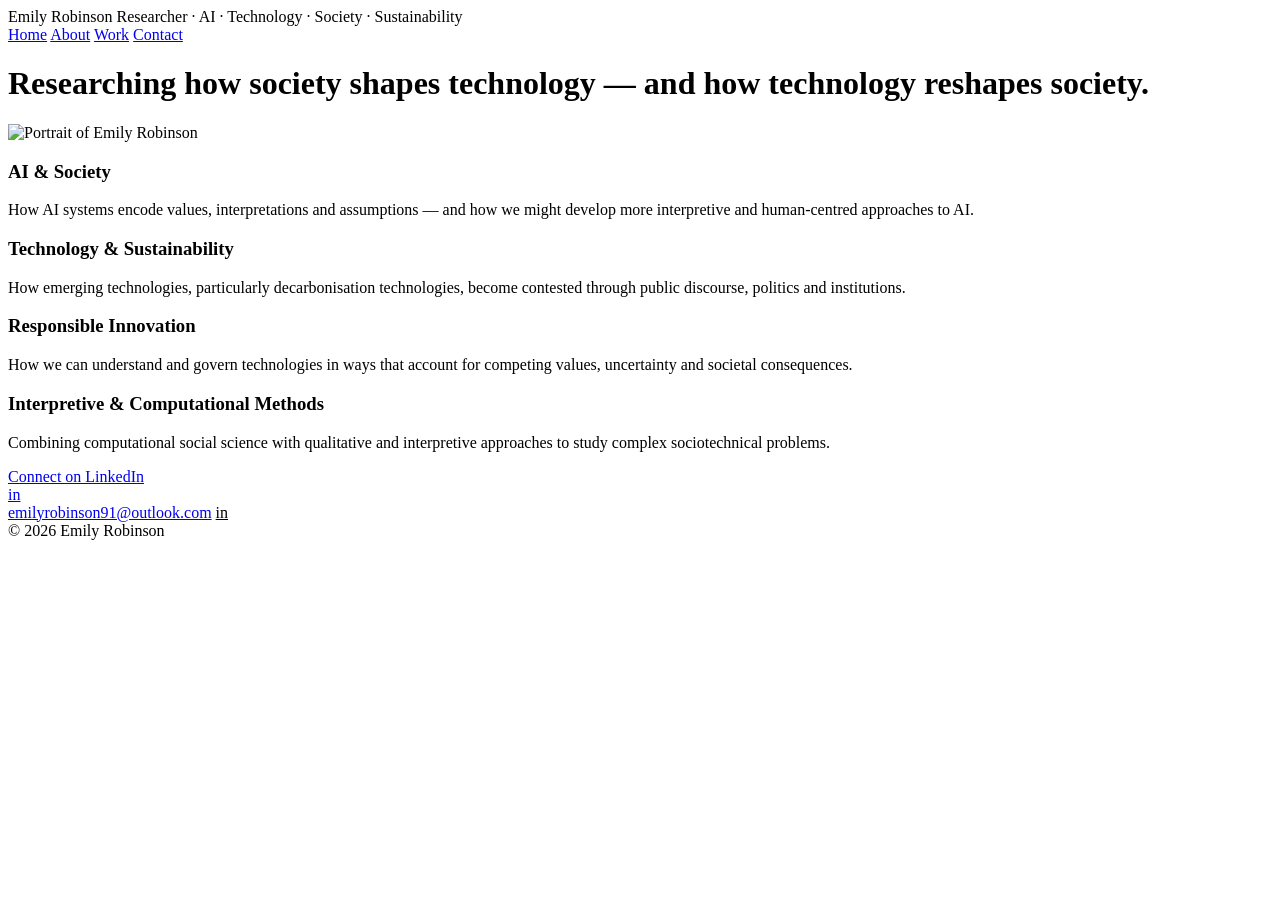
==== index.html @ 72ed7ba2 "Add files via upload" ====
<!DOCTYPE html>
<html lang="en">
<head>
<meta charset="UTF-8">
<meta name="viewport" content="width=device-width, initial-scale=1.0">
<title>Emily Robinson — Researcher</title>
<meta name="description" content="Emily Robinson — researcher working on AI, technology and society, sustainability, and responsible innovation.">
<link rel="stylesheet" href="css/style.css">
</head>
<body>

<header class="site-header">
  <div class="wrap nav-inner">
    <div class="logo">Emily Robinson <span class="tagline">Researcher · AI · Technology · Society · Sustainability</span></div>
    <nav class="main-nav">
      <a href="index.html" class="active">Home</a>
      <a href="about.html">About</a>
      <a href="work.html">Work</a>
      <a href="contact.html">Contact</a>
    </nav>
  </div>
</header>

<main class="wrap">
  <h1 class="hero-headline">Researching how society shapes technology — and how technology reshapes society.</h1>

  <section class="split">
    <img src="images/portrait.jpg" alt="Portrait of Emily Robinson">
    <div>
      <div class="topic">
        <h3>AI &amp; Society</h3>
        <p>How AI systems encode values, interpretations and assumptions — and how we might develop more interpretive and human-centred approaches to AI.</p>
      </div>
      <div class="topic">
        <h3>Technology &amp; Sustainability</h3>
        <p>How emerging technologies, particularly decarbonisation technologies, become contested through public discourse, politics and institutions.</p>
      </div>
      <div class="topic">
        <h3>Responsible Innovation</h3>
        <p>How we can understand and govern technologies in ways that account for competing values, uncertainty and societal consequences.</p>
      </div>
      <div class="topic">
        <h3>Interpretive &amp; Computational Methods</h3>
        <p>Combining computational social science with qualitative and interpretive approaches to study complex sociotechnical problems.</p>
      </div>
    </div>
  </section>
</main>

<footer class="contact-block">
  <div class="contact-top">
    <div class="wrap">
      <a href="https://www.linkedin.com/in/emily-robinson-475890a8" target="_blank" rel="noopener" class="linkedin-link">Connect on LinkedIn</a>
      <div><a href="https://www.linkedin.com/in/emily-robinson-475890a8" target="_blank" rel="noopener" class="icon-in">in</a></div>
    </div>
  </div>
  <div class="contact-bottom">
    <div class="wrap">
      <a href="mailto:emilyrobinson91@outlook.com" class="email-link">emilyrobinson91@outlook.com</a>
      <a href="https://www.linkedin.com/in/emily-robinson-475890a8" target="_blank" rel="noopener" class="icon-in" style="background:var(--teal); color:var(--cream);">in</a>
    </div>
  </div>
</footer>
<div class="mini-footer">© 2026 Emily Robinson</div>

</body>
</html>
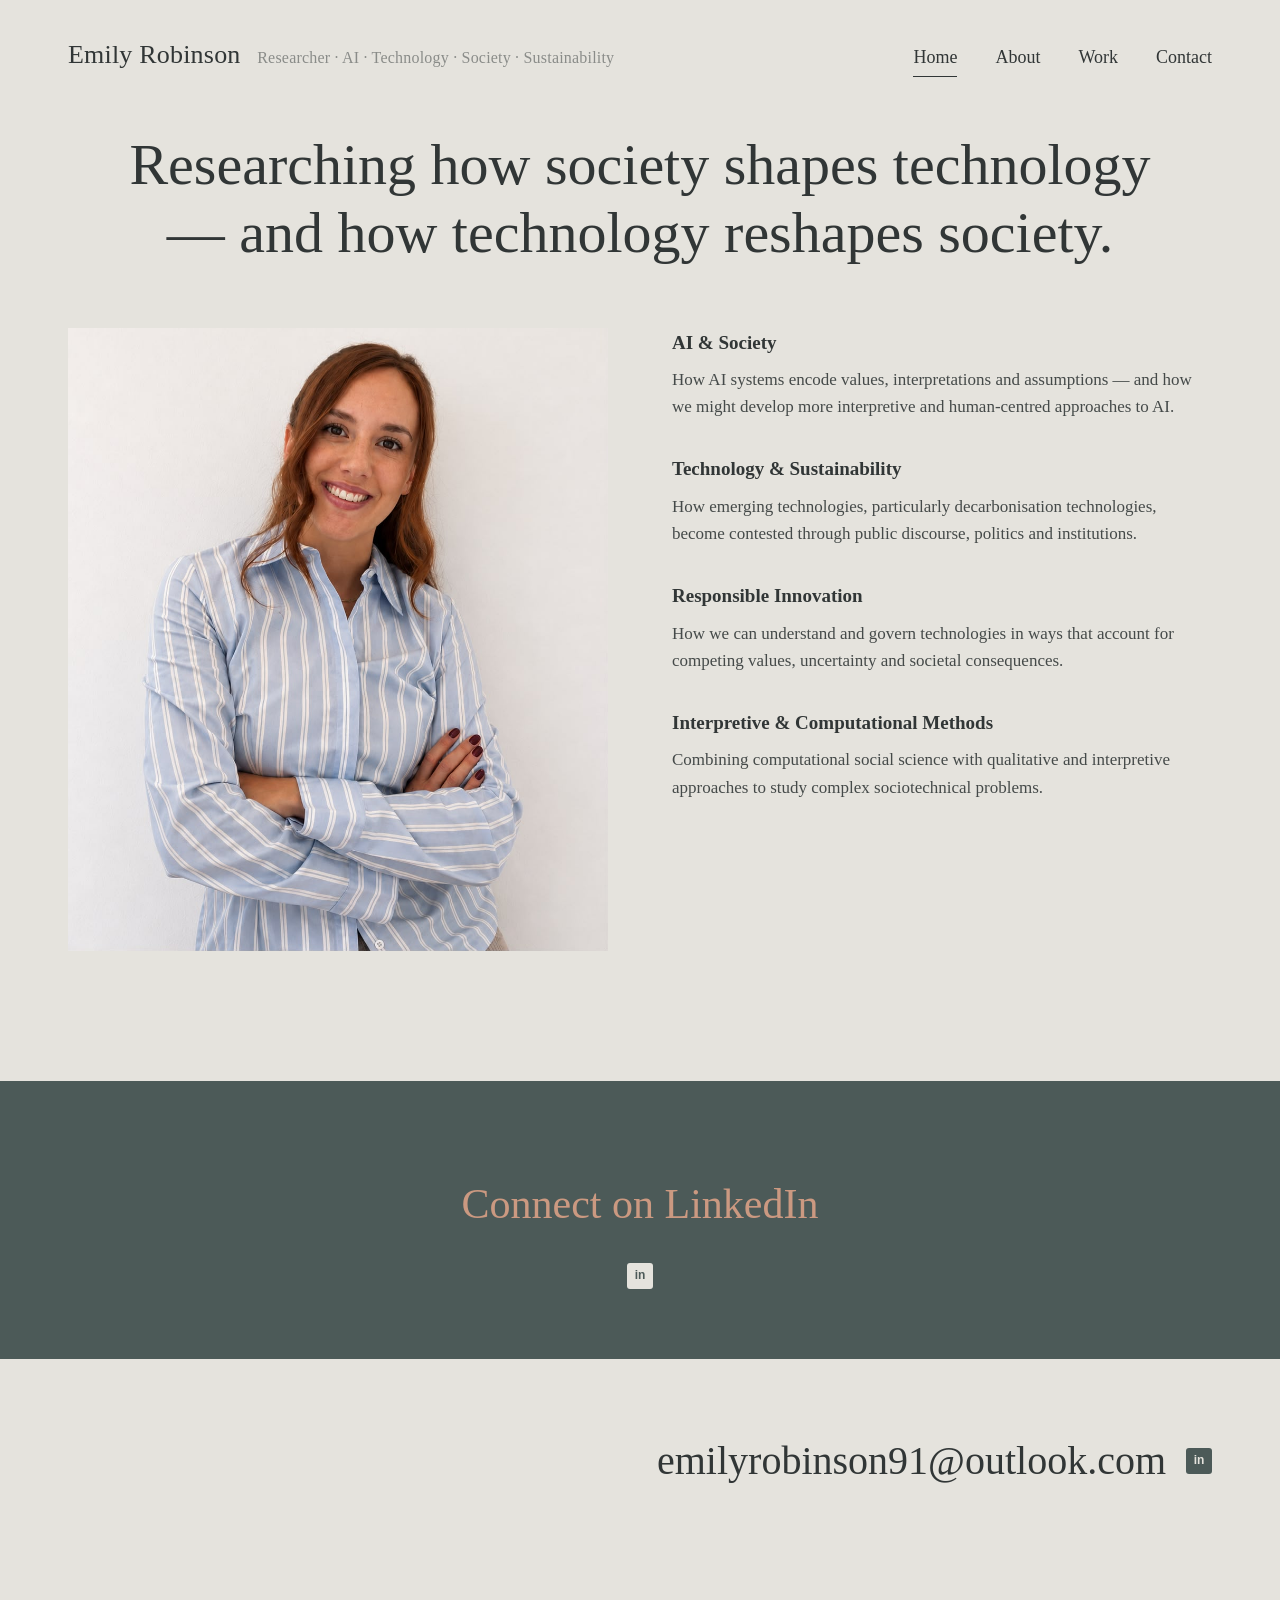
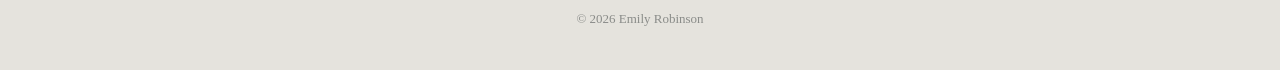
==== commit a0cee919: "Add files via upload" ====
--- a/index.html
+++ b/index.html
@@ -5,7 +5,7 @@
 <meta name="viewport" content="width=device-width, initial-scale=1.0">
 <title>Emily Robinson — Researcher</title>
 <meta name="description" content="Emily Robinson — researcher working on AI, technology and society, sustainability, and responsible innovation.">
-<link rel="stylesheet" href="css/style.css">
+<link rel="stylesheet" href="style.css">
 </head>
 <body>
 
@@ -25,7 +25,7 @@
   <h1 class="hero-headline">Researching how society shapes technology — and how technology reshapes society.</h1>
 
   <section class="split">
-    <img src="images/portrait.jpg" alt="Portrait of Emily Robinson">
+    <img src="portrait.jpg" alt="Portrait of Emily Robinson">
     <div>
       <div class="topic">
         <h3>AI &amp; Society</h3>
--- a/style.css
+++ b/style.css
@@ -0,0 +1,380 @@
+@import url('https://fonts.googleapis.com/css2?family=Fraunces:opsz,wght@9..144,400;9..144,500;9..144,600&family=Lora:ital,wght@0,400;0,500;1,400&display=swap');
+
+:root {
+  --cream: #e5e3dd;
+  --dark: #313636;
+  --teal: #4c5a58;
+  --peach: #cb9981;
+  --muted: #8a8c89;
+}
+
+* { box-sizing: border-box; }
+
+html { scroll-behavior: smooth; }
+
+body {
+  margin: 0;
+  background: var(--cream);
+  color: var(--dark);
+  font-family: 'Lora', serif;
+  font-size: 17px;
+  line-height: 1.6;
+}
+
+a { color: inherit; text-decoration: none; }
+
+.wrap {
+  max-width: 1240px;
+  margin: 0 auto;
+  padding: 0 48px;
+}
+
+/* Nav */
+header.site-header {
+  padding: 34px 0 24px;
+}
+
+.nav-inner {
+  display: flex;
+  align-items: baseline;
+  justify-content: space-between;
+  flex-wrap: wrap;
+  gap: 16px;
+}
+
+.logo {
+  font-family: 'Fraunces', serif;
+  font-size: 26px;
+  letter-spacing: 0.2px;
+  color: var(--dark);
+}
+
+.logo .tagline {
+  font-family: 'Lora', serif;
+  font-size: 16px;
+  color: var(--muted);
+  margin-left: 10px;
+}
+
+nav.main-nav {
+  display: flex;
+  gap: 38px;
+  font-family: 'Fraunces', serif;
+  font-size: 18px;
+}
+
+nav.main-nav a {
+  padding-bottom: 4px;
+  border-bottom: 1px solid transparent;
+}
+
+nav.main-nav a.active,
+nav.main-nav a:hover {
+  border-bottom: 1px solid var(--dark);
+}
+
+/* Hero / headline */
+.hero-headline {
+  font-family: 'Fraunces', serif;
+  font-weight: 500;
+  font-size: clamp(34px, 5vw, 58px);
+  line-height: 1.18;
+  text-align: center;
+  max-width: 1080px;
+  margin: 30px auto 60px;
+}
+
+/* Home split section */
+.split {
+  display: grid;
+  grid-template-columns: 1fr 1fr;
+  gap: 64px;
+  align-items: start;
+  padding-bottom: 90px;
+}
+
+.split img {
+  width: 100%;
+  height: auto;
+  display: block;
+  object-fit: cover;
+}
+
+.topic + .topic { margin-top: 34px; }
+
+.topic h3 {
+  font-family: 'Fraunces', serif;
+  font-weight: 600;
+  font-size: 19px;
+  margin: 0 0 8px;
+}
+
+.topic p {
+  margin: 0;
+  color: #454a49;
+}
+
+/* Page header (About/Work/Contact) */
+.page-header {
+  padding: 20px 0 50px;
+  text-align: center;
+}
+
+.page-header h1 {
+  font-family: 'Fraunces', serif;
+  font-weight: 500;
+  font-size: clamp(30px, 4vw, 46px);
+  margin: 0 0 14px;
+}
+
+.page-header p.kicker {
+  font-family: 'Fraunces', serif;
+  font-style: italic;
+  color: var(--peach);
+  font-size: 18px;
+  margin: 0 0 8px;
+}
+
+/* About page */
+.about-grid {
+  display: grid;
+  grid-template-columns: 0.85fr 1.15fr;
+  gap: 64px;
+  align-items: start;
+  padding-bottom: 100px;
+}
+
+.about-grid img {
+  width: 100%;
+  border-radius: 2px;
+  display: block;
+}
+
+.about-body p { margin: 0 0 20px; }
+
+/* Work page */
+.work-photo {
+  width: 100%;
+  max-height: 520px;
+  object-fit: cover;
+  border-radius: 2px;
+  margin-bottom: 90px;
+}
+
+.work-section {
+  padding-bottom: 80px;
+  border-top: 1px solid #d3d0c7;
+  padding-top: 50px;
+}
+
+.work-section h2 {
+  font-family: 'Fraunces', serif;
+  font-weight: 600;
+  font-size: 26px;
+  margin: 0 0 30px;
+}
+
+.entry {
+  margin-bottom: 26px;
+  padding-bottom: 26px;
+  border-bottom: 1px solid #dedbd2;
+}
+
+.entry:last-child { border-bottom: none; }
+
+.entry h3 {
+  font-family: 'Fraunces', serif;
+  font-weight: 500;
+  font-size: 19px;
+  margin: 0 0 6px;
+}
+
+.entry .meta {
+  color: var(--peach);
+  font-size: 14px;
+  font-style: italic;
+  margin-bottom: 6px;
+}
+
+.entry p { margin: 0; color: #454a49; }
+
+.placeholder-note {
+  font-family: 'Lora', serif;
+  font-style: italic;
+  color: var(--muted);
+  font-size: 14px;
+}
+
+/* About: full-bleed philosophy/approach sections */
+.full-bleed { color: var(--cream); }
+.full-bleed.teal { background: var(--teal); }
+.full-bleed.peach { background: var(--peach); }
+
+.full-bleed .wrap {
+  display: grid;
+  grid-template-columns: 300px 1fr;
+  gap: 64px;
+  padding: 80px 0;
+  border-top: 1px solid rgba(255,255,255,0.28);
+}
+
+.full-bleed h2 {
+  font-family: 'Fraunces', serif;
+  font-weight: 400;
+  font-size: clamp(32px, 4vw, 46px);
+  line-height: 1.1;
+  margin: 0;
+}
+
+.full-bleed p { margin: 0 0 20px; opacity: 0.96; }
+.full-bleed p:last-child { margin-bottom: 0; }
+.full-bleed strong { font-weight: 600; }
+
+/* Work: grouped collaboration entries */
+.group-block + .group-block {
+  margin-top: 46px;
+  padding-top: 40px;
+  border-top: 1px solid #dedbd2;
+}
+
+.group-block h3.inst {
+  font-family: 'Fraunces', serif;
+  font-weight: 600;
+  font-size: 22px;
+  margin: 0 0 22px;
+}
+
+.sub-entry { margin-bottom: 28px; }
+.sub-entry:last-child { margin-bottom: 0; }
+
+.sub-entry h4 {
+  font-family: 'Fraunces', serif;
+  font-weight: 500;
+  font-size: 18px;
+  margin: 0 0 4px;
+}
+
+.sub-entry .sub-meta {
+  font-style: italic;
+  color: var(--peach);
+  font-size: 14px;
+  margin-bottom: 8px;
+}
+
+.sub-entry p { margin: 0 0 8px; color: #454a49; }
+
+.focus-line { font-size: 14px; color: var(--muted); }
+.focus-line strong { color: var(--dark); font-weight: 600; }
+
+/* Publications */
+.pub-entry { margin-bottom: 22px; }
+.pub-entry:last-child { margin-bottom: 0; }
+
+.pub-entry h4 {
+  font-family: 'Fraunces', serif;
+  font-weight: 500;
+  font-size: 17px;
+  margin: 0 0 4px;
+}
+
+.pub-entry .authors {
+  font-style: italic;
+  color: #454a49;
+  font-size: 15px;
+  margin-bottom: 2px;
+}
+
+.pub-entry .status { font-size: 14px; color: var(--peach); }
+
+.pub-group + .pub-group { margin-top: 40px; }
+
+.pub-group h3 {
+  font-family: 'Fraunces', serif;
+  font-weight: 600;
+  font-size: 21px;
+  margin: 0 0 22px;
+}
+
+.invite {
+  margin-top: 40px;
+  padding-top: 30px;
+  border-top: 1px solid #dedbd2;
+}
+
+.invite p { margin: 0 0 6px; }
+
+.invite a.invite-email {
+  font-family: 'Fraunces', serif;
+  font-size: 18px;
+}
+
+@media (max-width: 780px) {
+  .full-bleed .wrap { grid-template-columns: 1fr; gap: 24px; }
+}
+
+/* Footer / contact block */
+footer.contact-block {
+  margin-top: 40px;
+}
+
+.contact-top {
+  background: var(--teal);
+  color: var(--cream);
+  padding: 90px 0 70px;
+  text-align: center;
+}
+
+.contact-top a.linkedin-link {
+  font-family: 'Fraunces', serif;
+  font-size: clamp(28px, 4vw, 42px);
+  color: var(--peach);
+  display: inline-block;
+  margin-bottom: 22px;
+}
+
+.icon-in {
+  display: inline-flex;
+  align-items: center;
+  justify-content: center;
+  width: 26px;
+  height: 26px;
+  background: var(--cream);
+  color: var(--teal);
+  font-family: Arial, sans-serif;
+  font-weight: 700;
+  font-size: 12px;
+  border-radius: 3px;
+}
+
+.contact-bottom {
+  background: var(--cream);
+  padding: 70px 0 90px;
+}
+
+.contact-bottom .wrap {
+  display: flex;
+  justify-content: flex-end;
+  align-items: center;
+  gap: 20px;
+  flex-wrap: wrap;
+}
+
+.contact-bottom a.email-link {
+  font-family: 'Fraunces', serif;
+  font-size: clamp(24px, 3.4vw, 40px);
+  color: var(--dark);
+}
+
+.mini-footer {
+  text-align: center;
+  padding: 26px 0 40px;
+  font-size: 13px;
+  color: var(--muted);
+}
+
+@media (max-width: 780px) {
+  .split, .about-grid { grid-template-columns: 1fr; }
+  nav.main-nav { gap: 22px; font-size: 16px; }
+  .contact-bottom { justify-content: center; text-align: center; }
+  .wrap { padding: 0 24px; }
+}
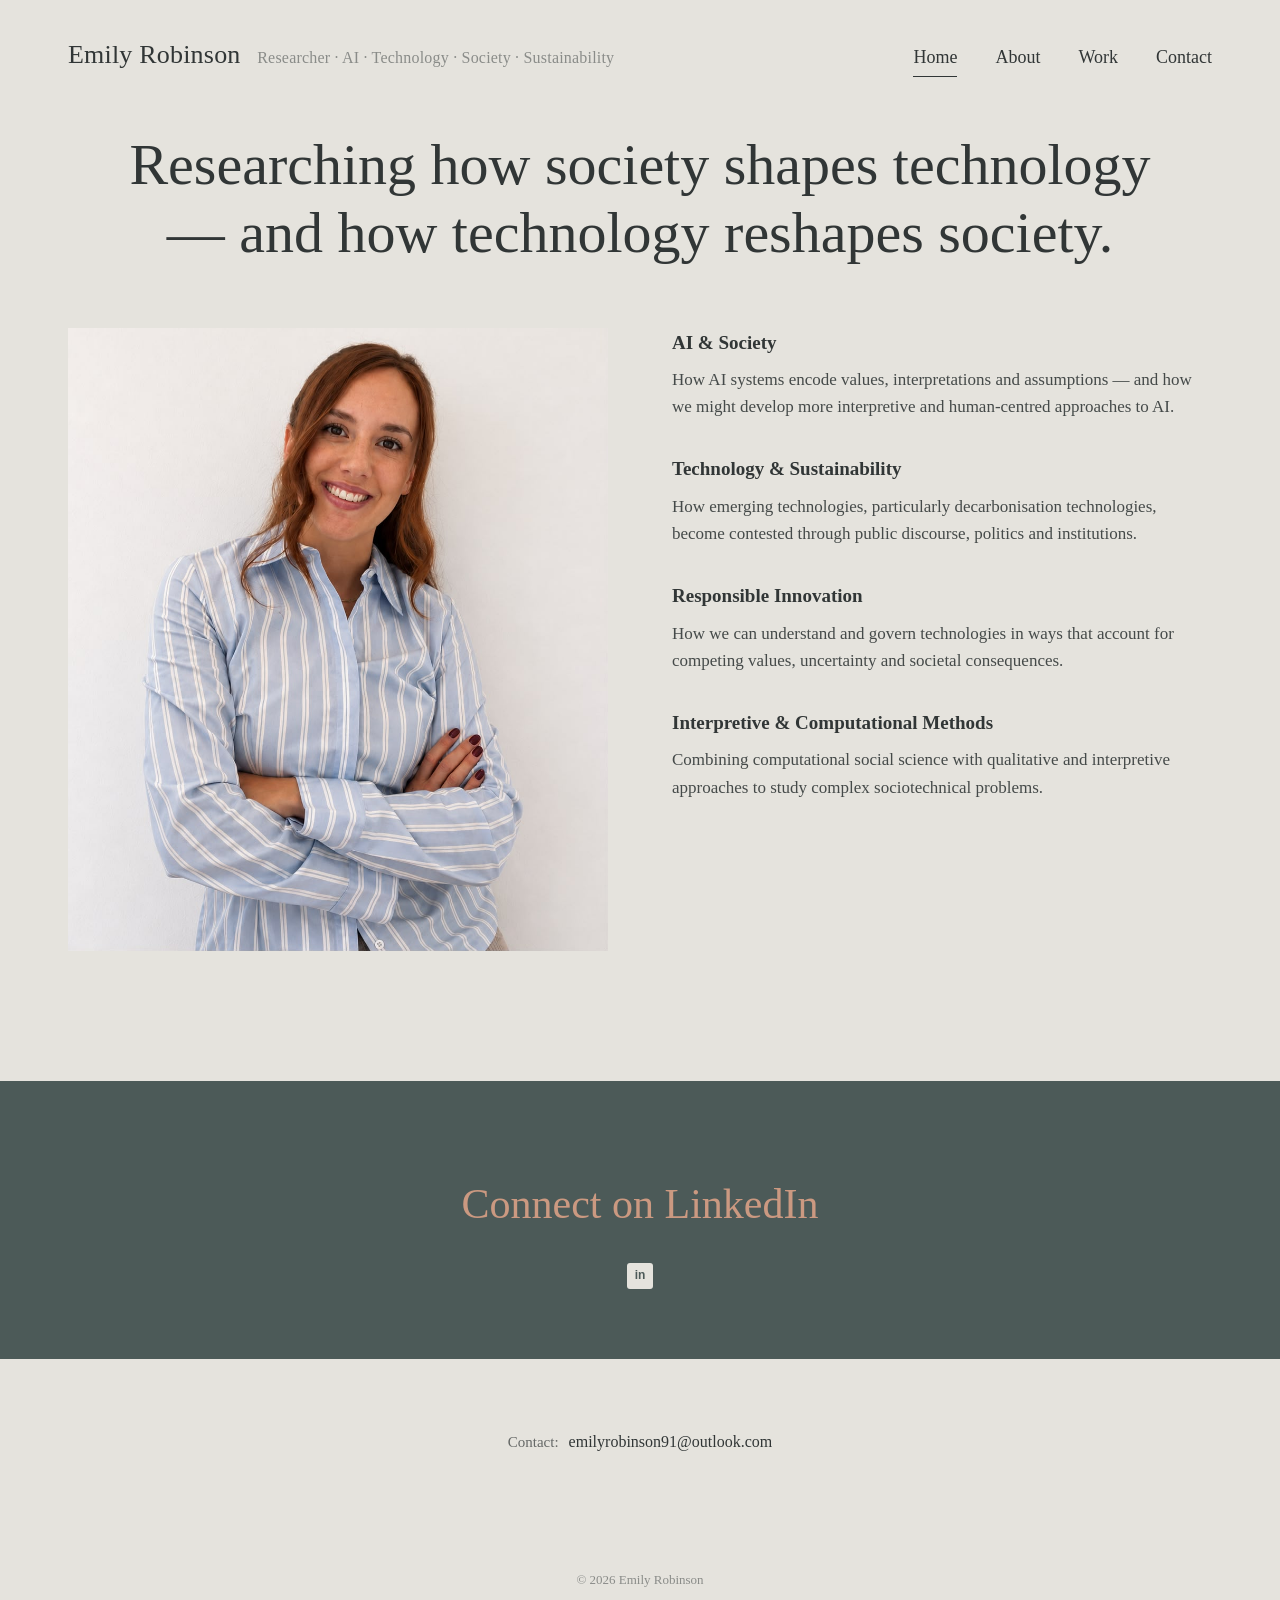
==== commit e814f172: "Add files via upload" ====
--- a/index.html
+++ b/index.html
@@ -56,8 +56,8 @@
   </div>
   <div class="contact-bottom">
     <div class="wrap">
-      <a href="mailto:emilyrobinson91@outlook.com" class="email-link">emilyrobinson91@outlook.com</a>
-      <a href="https://www.linkedin.com/in/emily-robinson-475890a8" target="_blank" rel="noopener" class="icon-in" style="background:var(--teal); color:var(--cream);">in</a>
+      <span class="contact-label">Contact:</span>
+      <a href="mailto:emilyrobinson91@outlook.com" class="email-link small">emilyrobinson91@outlook.com</a>
     </div>
   </div>
 </footer>
--- a/style.css
+++ b/style.css
@@ -353,10 +353,21 @@
 
 .contact-bottom .wrap {
   display: flex;
-  justify-content: flex-end;
-  align-items: center;
-  gap: 20px;
+  justify-content: center;
+  align-items: baseline;
+  gap: 10px;
   flex-wrap: wrap;
+}
+
+.contact-label {
+  font-family: 'Fraunces', serif;
+  font-size: 15px;
+  color: var(--dark);
+  opacity: 0.7;
+}
+
+.contact-bottom a.email-link.small {
+  font-size: 16px;
 }
 
 .contact-bottom a.email-link {
